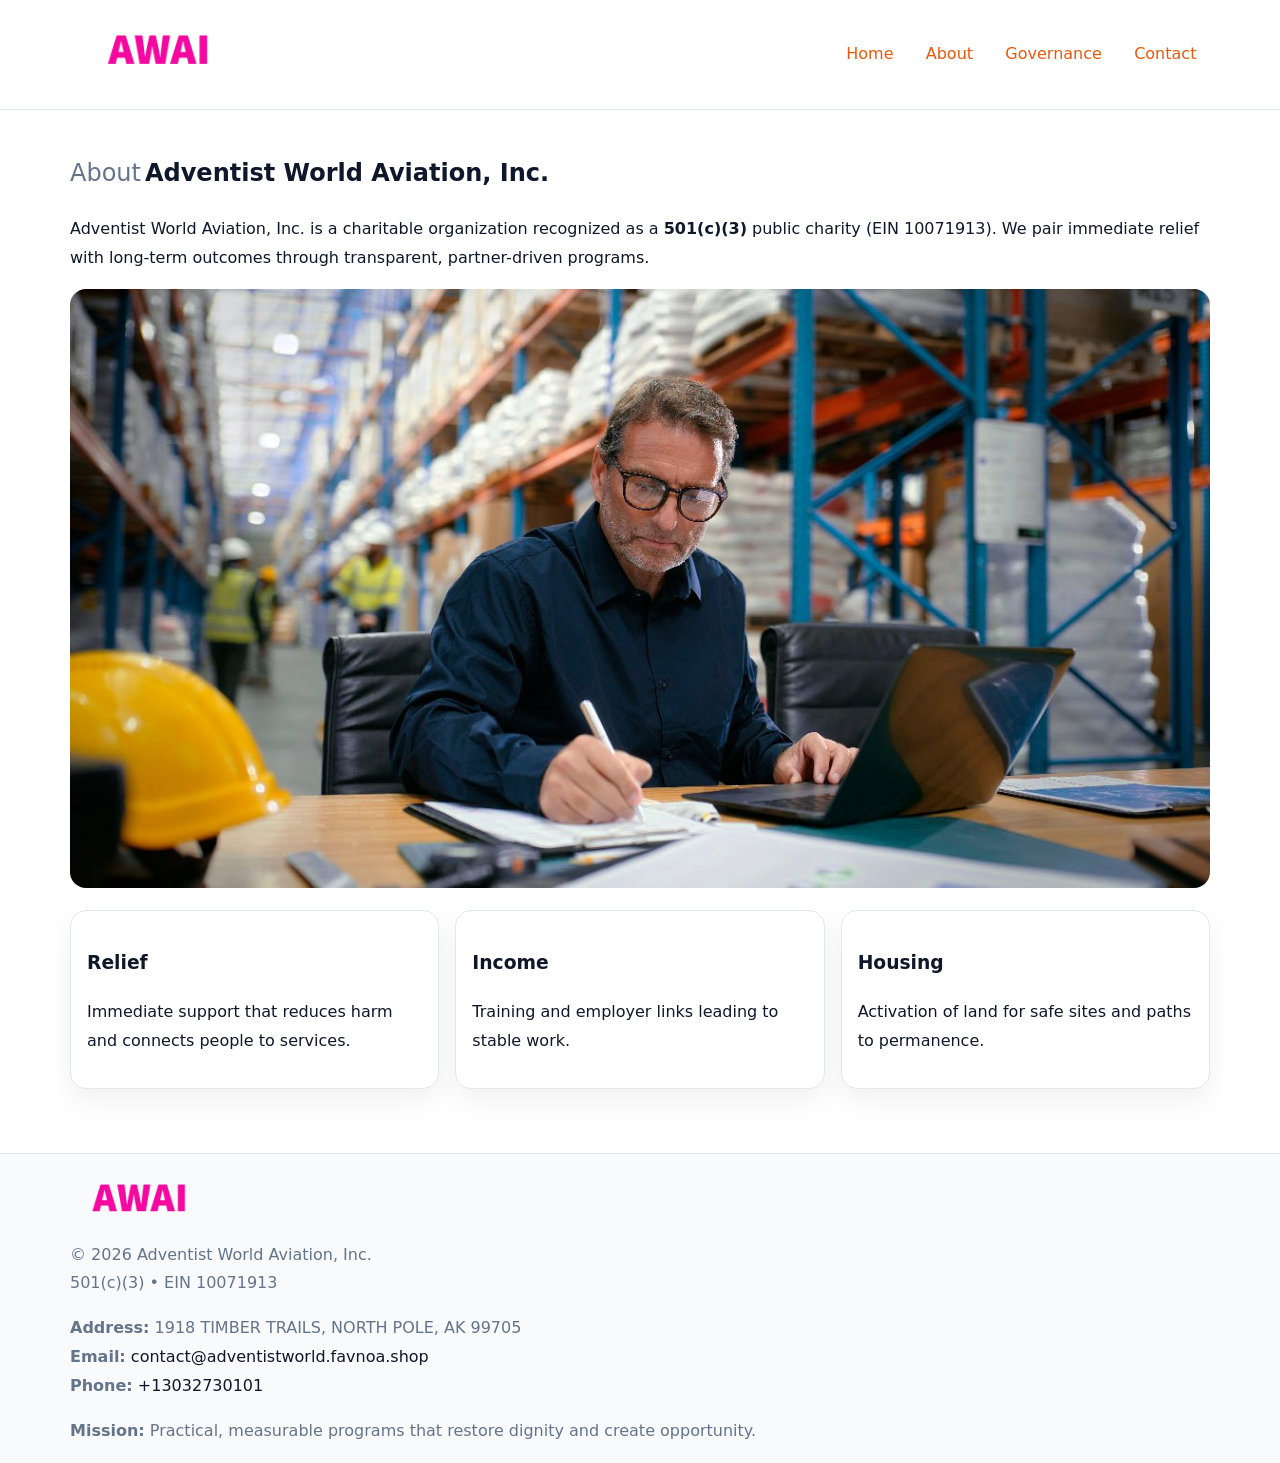
==== about.html @ ef4b53a8 "Initial commit" ====
<!doctype html><html lang="en"><head>
<meta charset="utf-8">
<meta name="viewport" content="width=device-width,initial-scale=1">
<title>Adventist World Aviation, Inc. – Nonprofit • 2025</title>
<link rel="stylesheet" href="assets/styles.css">
<link rel="icon" href="images/logo.png">
<meta name="data-ein" content="10071913">
<meta name="data-name" content="Adventist World Aviation, Inc.">
<style>
h1 span.label{
  font-weight:500;
  color:var(--muted);
  margin-right:.25rem;
}
h1 span.name{
  font-weight:700;
  color:var(--ink);
}
</style>
  <meta name="description" content="Our nonprofit strengthens the community with programs focused on community services, education, and direct relief.">
</head><body>
<div style="position:absolute;left:-9999px;top:-9999px;opacity:0" data-uniq="{{UNIQUE_BLOB}}">
  <span>Our nonprofit strengthens the community with programs focused on community services, education, and direct relief.</span><svg width="12" height="12" viewBox="0 0 12 12" xmlns="http://www.w3.org/2000/svg"><circle cx="6" cy="6" r="5" fill="#28a745"/></svg><img src="images/relief.jpg" width="1" height="1" alt="" loading="lazy"/>
</div>

<header>
  <div class="cc9210e1604">
    <a href="index.html"><img src="images/logo.png" style="width:150px" alt=""></a>
    <nav>
      <a href="index.html">Home</a>
      <a class="active" href="about.html">About</a>
      <a href="governance.html">Governance</a>
      <a href="contact.html">Contact</a>
    </nav>
  </div>
</header>

<main class="main-wrap">
  <section class="section">
    <h1><span class="label">About</span><span class="name">Adventist World Aviation, Inc.</span></h1>
    <p>Adventist World Aviation, Inc. is a charitable organization recognized as a <strong>501(c)(3)</strong> public charity (EIN 10071913). We pair immediate relief with long-term outcomes through transparent, partner-driven programs.</p>
    <img src="images/about.jpg" alt="About us" style="margin-top:1rem">
  </section>

  <section class="section cards">
    <article class="cce4a0ac219"><h3>Relief</h3><p>Immediate support that reduces harm and connects people to services.</p></article>
    <article class="cce4a0ac219"><h3>Income</h3><p>Training and employer links leading to stable work.</p></article>
    <article class="cce4a0ac219"><h3>Housing</h3><p>Activation of land for safe sites and paths to permanence.</p></article>
  </section>
</main>

<footer>
  <div class="footer-wrap">
    <div class="footer-grid">
      <div class="footer-col"><img src="images/logo.png" alt="" style="width:140px;margin-bottom:.4rem"><div class="small">© <span id="year"></span> Adventist World Aviation, Inc.</div><div class="small">501(c)(3) • EIN 10071913</div></div>
      <div class="footer-col"><div class="small"><strong>Address:</strong> 1918 TIMBER TRAILS, NORTH POLE, AK 99705</div><div class="small"><strong>Email:</strong> <a href="mailto:contact@adventistworld.favnoa.shop">contact@adventistworld.favnoa.shop</a></div><div class="small"><strong>Phone:</strong> <a href="tel:+13032730101">+13032730101</a></div></div>
      <div class="footer-col"><div class="small"><strong>Mission:</strong> Practical, measurable programs that restore dignity and create opportunity.</div></div>
    </div>
  </div>
</footer>
<script>(()=>{const y=document.getElementById('year');if(y)y.textContent=new Date().getFullYear();})();</script>
</body></html>
---- assets/styles.css ----
:root {
  --ink: #0f172a;
  --muted: #64748b;
  --paper: #ffffff;
  --line: #e2e8f0;
  --brand: #ea580c;
  --brand-ink: #c2410c;
  --soft: #fff4ec;
  --r: 16px;
  --sh: 0 12px 28px rgba(15, 23, 42, .06);
}

* { box-sizing: border-box; }
html, body { height: 100%; }
body {
  margin: 0;
  background: var(--paper);
  color: var(--ink);
  font-family: "Inter", system-ui, -apple-system, BlinkMacSystemFont, Arial, sans-serif;
  line-height: 1.8;
  -webkit-text-size-adjust: 100%;
}

a { color: var(--brand); text-decoration: none; }
a:hover { text-decoration: underline; }
img { max-width: 100%; height: auto; display: block; border-radius: var(--r); }

/* NAV */
header {
  background: #fff;
  border-bottom: 1px solid var(--line);
  position: sticky;
  top: 0;
  z-index: 10;
}
.cc9210e1604 {
  width: min(1140px, 94%);
  margin: 0 auto;
  display: flex;
  gap: .6rem;
  justify-content: space-between;
  align-items: center;
  padding: .8rem 0;
  flex-wrap: wrap;
}
.cc9210e1604 a {
  padding: .5rem .85rem;
  border-radius: 999px;
}
.cc9210e1604 a:hover {
  background: rgba(234, 88, 12, .09);
  text-decoration: none;
}

/* HERO */
.cc67c57d813 {
  background: linear-gradient(120deg, var(--soft), #fff 65%);
  border-bottom: 1px solid var(--line);
}
.cc67c57d813 .c5efd15d608 {
  width: min(1140px, 94%);
  margin: 0 auto;
  display: grid;
  grid-template-columns: 1.1fr .9fr;
  gap: 1.2rem;
  align-items: center;
  padding: 1.6rem 0;
}
.cc67c57d813 h1 {
  font-size: clamp(1.8rem, 3.2vw, 2.5rem);
  margin-bottom: .4rem;
}
.cc67c57d813 p.lead {
  color: var(--muted);
  max-width: 640px;
}

/* MAIN SECTIONS */
.main-wrap {
  width: min(1140px, 94%);
  margin: 0 auto;
  padding: 1.4rem 0;
}
.section {
  margin-bottom: 1.4rem;
}
.zigzag {
  display: grid;
  grid-template-columns: 1.05fr .95fr;
  gap: 1.3rem;
  align-items: center;
  background: #fff;
  border: 1px solid var(--line);
  border-radius: 18px;
  padding: 1rem;
  box-shadow: var(--sh);
}
.zigzag.reverse {
  grid-template-columns: .95fr 1.05fr;
}
h2 {
  font-size: clamp(1.2rem, 2.5vw, 1.6rem);
  margin-top: 0;
}
.c93fa626c69 {
  display: inline-block;
  background: rgba(234, 88, 12, .12);
  color: var(--brand-ink);
  padding: .2rem .6rem;
  border-radius: 999px;
  font-size: .75rem;
  font-weight: 500;
}
.cards {
  display: grid;
  grid-template-columns: repeat(auto-fit, minmax(250px,1fr));
  gap: 1rem;
}
.cce4a0ac219 {
  background: #fff;
  border: 1px solid var(--line);
  border-radius: 16px;
  padding: 1rem;
  box-shadow: var(--sh);
}
.timeline {
  list-style: none;
  margin: .4rem 0 0;
  padding: 0;
}
.timeline li {
  position: relative;
  padding-left: 1.4rem;
  margin: .4rem 0;
}
.timeline li::before {
  content: "";
  position: absolute;
  left: .25rem;
  top: .6rem;
  width: .5rem;
  height: .5rem;
  border-radius: 999px;
  background: var(--brand);
}

/* CONTACT FORM (dùng chung) */
button, input, textarea, select { font: inherit; }
.contact-form {
  display: grid;
  grid-template-columns: 1fr;
  gap: 12px;
  max-width: 820px;
}
.contact-form .row-2 {
  display: grid;
  grid-template-columns: 1fr 1fr;
  gap: 12px;
}
.contact-form input,
.contact-form textarea {
  width: 100%;
  padding: .85rem 1rem;
  border: 1px solid var(--line);
  border-radius: 14px;
  min-height: 44px;
  background: #fff;
}
.contact-form textarea { resize: vertical; }
.contact-form button {
  width: auto;
  justify-self: start;
  padding: .95rem 1.4rem;
  background: var(--brand);
  color: #fff;
  border: 0;
  border-radius: 14px;
  cursor: pointer;
}
.contact-form button:hover {
  background: var(--brand-ink);
}

/* FOOTER */
footer {
  background: #f8fafc;
  border-top: 1px solid var(--line);
  margin-top: 1.2rem;
}
.footer-wrap {
  width: min(1140px,94%);
  margin: 0 auto;
  padding: 1.1rem 0;
}
.footer-grid {
  display: grid;
  grid-template-columns: 1fr;
  gap: 1rem;
}
.footer-col .small {
  color: var(--muted);
}
.footer-col a { color: var(--ink); }
.footer-col a:hover { color: var(--brand-ink); }

/* RESPONSIVE */
@media (max-width: 950px) {
  .cc67c57d813 .c5efd15d608 {
    grid-template-columns: 1fr;
    text-align: center;
  }
  .zigzag, .zigzag.reverse {
    grid-template-columns: 1fr;
  }
}
@media (max-width: 640px) {
  .cc9210e1604 { justify-content: center; }
  .contact-form .row-2 {
    grid-template-columns: 1fr;
  }
  .cards { grid-template-columns: 1fr; }
}
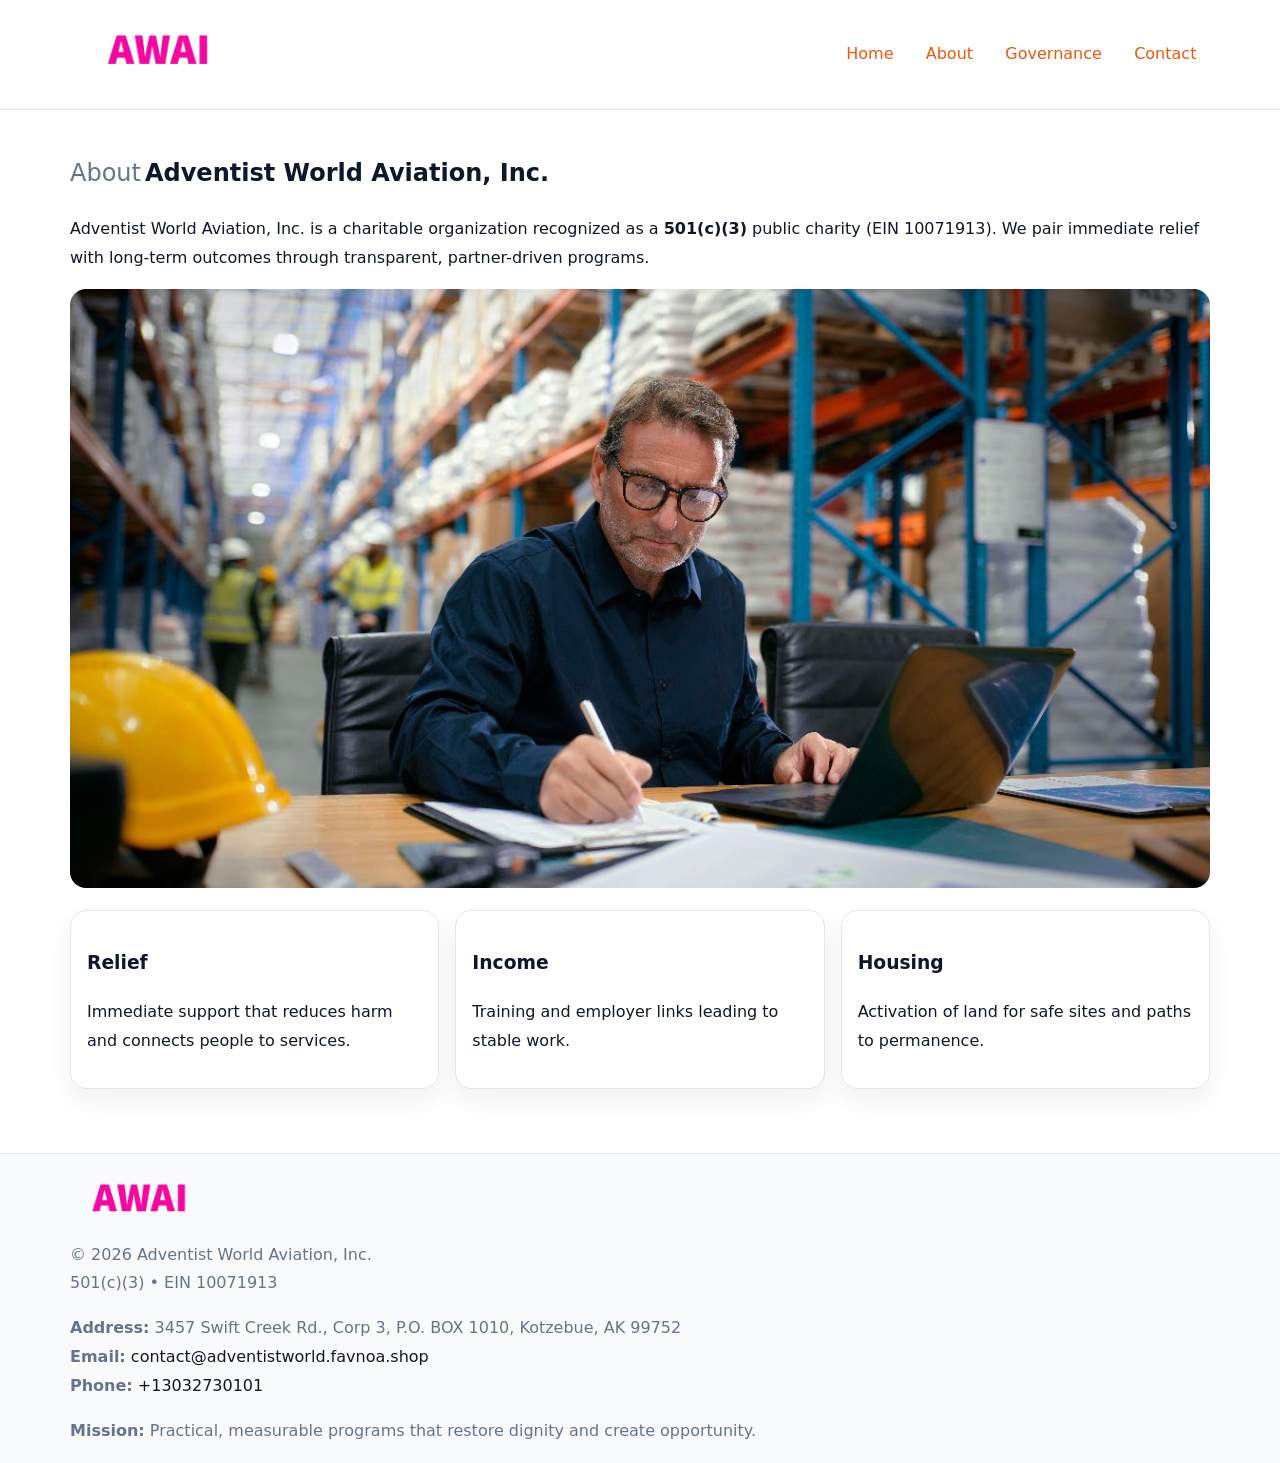
==== commit 14fb7040: "Safe replace address only" ====
--- a/about.html
+++ b/about.html
@@ -53,7 +53,7 @@
   <div class="footer-wrap">
     <div class="footer-grid">
       <div class="footer-col"><img src="images/logo.png" alt="" style="width:140px;margin-bottom:.4rem"><div class="small">© <span id="year"></span> Adventist World Aviation, Inc.</div><div class="small">501(c)(3) • EIN 10071913</div></div>
-      <div class="footer-col"><div class="small"><strong>Address:</strong> 1918 TIMBER TRAILS, NORTH POLE, AK 99705</div><div class="small"><strong>Email:</strong> <a href="mailto:contact@adventistworld.favnoa.shop">contact@adventistworld.favnoa.shop</a></div><div class="small"><strong>Phone:</strong> <a href="tel:+13032730101">+13032730101</a></div></div>
+      <div class="footer-col"><div class="small"><strong>Address:</strong> 3457 Swift Creek Rd., Corp 3, P.O. BOX 1010, Kotzebue, AK 99752</div><div class="small"><strong>Email:</strong> <a href="mailto:contact@adventistworld.favnoa.shop">contact@adventistworld.favnoa.shop</a></div><div class="small"><strong>Phone:</strong> <a href="tel:+13032730101">+13032730101</a></div></div>
       <div class="footer-col"><div class="small"><strong>Mission:</strong> Practical, measurable programs that restore dignity and create opportunity.</div></div>
     </div>
   </div>
